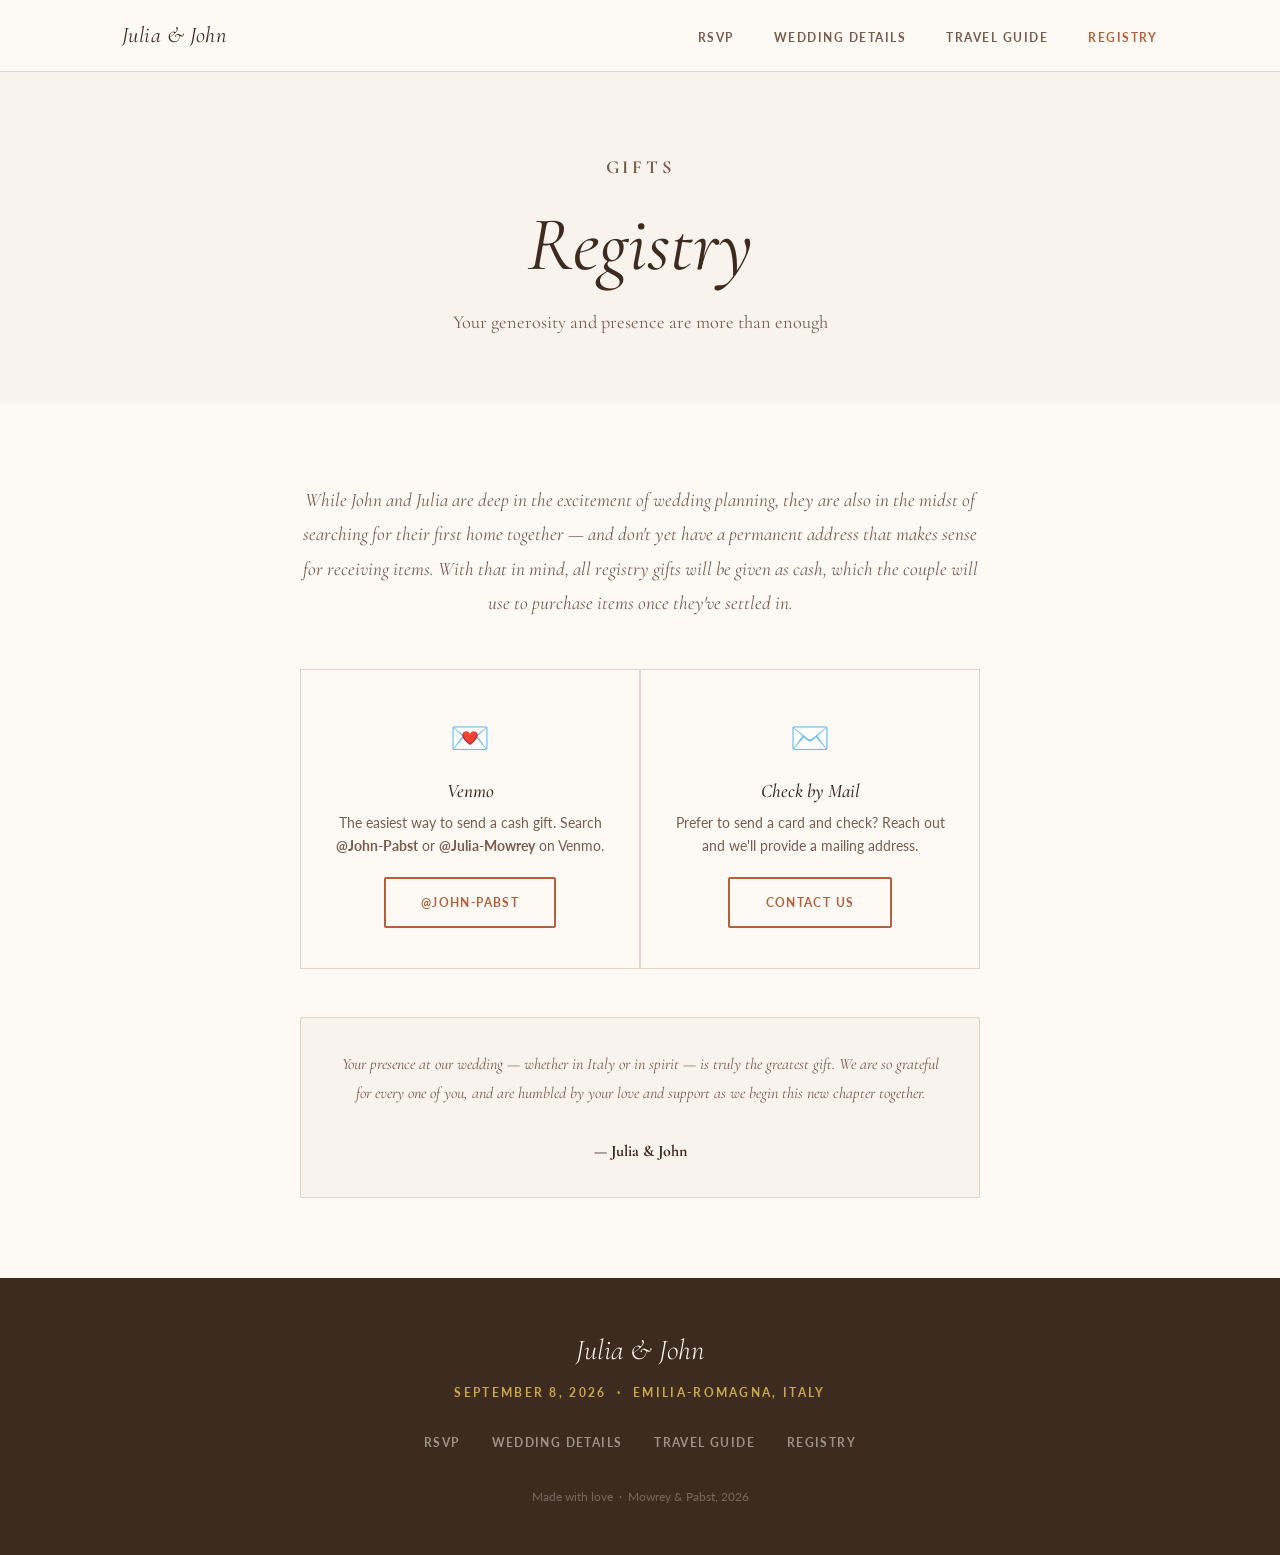
==== registry.html @ d2382edb "Initial site" ====
<!DOCTYPE html>
<html lang="en">
<head>
  <meta charset="UTF-8" />
  <meta name="viewport" content="width=device-width, initial-scale=1.0" />
  <title>Registry — Julia & John</title>
  <meta name="description" content="Wedding registry for Julia & John Pabst, September 8, 2026." />
  <link rel="stylesheet" href="css/style.css" />
</head>
<body>

  <!-- Navigation -->
  <nav>
    <div class="nav-inner">
      <a href="index.html" class="nav-logo">Julia & John</a>
      <ul class="nav-links">
        <li><a href="rsvp.html">RSVP</a></li>
        <li><a href="wedding-details.html">Wedding Details</a></li>
        <li><a href="travel-guide.html">Travel Guide</a></li>
        <li><a href="registry.html">Registry</a></li>
      </ul>
      <button class="nav-toggle" aria-label="Toggle menu">
        <span></span><span></span><span></span>
      </button>
    </div>
  </nav>

  <div class="nav-drawer">
    <a href="rsvp.html">RSVP</a>
    <a href="wedding-details.html">Wedding Details</a>
    <a href="travel-guide.html">Travel Guide</a>
    <a href="registry.html">Registry</a>
  </div>

  <div class="page-content">

    <!-- Page Hero -->
    <div class="page-hero">
      <p class="section-label">Gifts</p>
      <h1>Registry</h1>
      <p>Your generosity and presence are more than enough</p>
    </div>

    <!-- Registry Content -->
    <section>
      <div class="container">
        <div class="registry-wrap">

          <p class="registry-message">
            While John and Julia are deep in the excitement of wedding planning, they are also
            in the midst of searching for their first home together — and don't yet have a permanent
            address that makes sense for receiving items. With that in mind, all registry gifts
            will be given as cash, which the couple will use to purchase items once they've settled in.
          </p>

          <div class="registry-options">

            <div class="registry-option">
              <span class="registry-option-icon">💌</span>
              <h4>Venmo</h4>
              <p>The easiest way to send a cash gift. Search <strong>@John-Pabst</strong> or <strong>@Julia-Mowrey</strong> on Venmo.</p>
              <!-- Update with real handles -->
              <a href="#" class="btn btn-outline" style="font-size: 0.72rem;">@John-Pabst</a>
            </div>

            <div class="registry-option">
              <span class="registry-option-icon">✉️</span>
              <h4>Check by Mail</h4>
              <p>Prefer to send a card and check? Reach out and we'll provide a mailing address.</p>
              <a href="mailto:mowreypabstwedding@gmail.com" class="btn btn-outline" style="font-size: 0.72rem;">Contact Us</a>
            </div>

          </div>

          <div class="registry-note">
            Your presence at our wedding — whether in Italy or in spirit — is truly the greatest gift.
            We are so grateful for every one of you, and are humbled by your love and support as we begin
            this new chapter together.
            <br><br>
            <strong style="font-style: normal; color: var(--brown);">— Julia & John</strong>
          </div>

        </div>
      </div>
    </section>

  </div><!-- /.page-content -->

  <!-- Footer -->
  <footer>
    <p class="footer-names">Julia & John</p>
    <p class="footer-date">September 8, 2026 &nbsp;·&nbsp; Emilia-Romagna, Italy</p>
    <ul class="footer-links">
      <li><a href="rsvp.html">RSVP</a></li>
      <li><a href="wedding-details.html">Wedding Details</a></li>
      <li><a href="travel-guide.html">Travel Guide</a></li>
      <li><a href="registry.html">Registry</a></li>
    </ul>
    <p class="footer-copy">Made with love &nbsp;·&nbsp; Mowrey &amp; Pabst, 2026</p>
  </footer>

  <script src="js/main.js"></script>
</body>
</html>
---- css/style.css ----
/* =============================================
   Julia & John — Wedding Site Stylesheet
   ============================================= */

/* --- Google Fonts --- */
@import url('https://fonts.googleapis.com/css2?family=Cormorant+Garamond:ital,wght@0,300;0,400;0,500;0,600;1,300;1,400;1,500&family=Lato:wght@300;400;700&display=swap');

/* --- CSS Variables --- */
:root {
  --cream:      #f8f3ec;
  --ivory:      #fdfaf5;
  --terracotta: #b5603a;
  --terra-light:#d4855f;
  --olive:      #6b7c5c;
  --olive-light:#8a9b75;
  --dusty-rose: #c9a89a;
  --brown:      #3d2b1f;
  --brown-mid:  #6b4c3b;
  --gold:       #c9a84c;
  --text:       #2e1f15;
  --text-light: #7a5c4e;
  --border:     #e2d5c8;

  --font-serif: 'Cormorant Garamond', Georgia, serif;
  --font-sans:  'Lato', sans-serif;

  --max-width: 1100px;
  --nav-height: 72px;
}

/* --- Reset & Base --- */
*, *::before, *::after { box-sizing: border-box; margin: 0; padding: 0; }

html { scroll-behavior: smooth; }

body {
  font-family: var(--font-sans);
  background: var(--ivory);
  color: var(--text);
  font-size: 16px;
  line-height: 1.7;
  -webkit-font-smoothing: antialiased;
}

img { max-width: 100%; display: block; }

a {
  color: var(--terracotta);
  text-decoration: none;
  transition: color 0.2s;
}
a:hover { color: var(--brown); }

/* --- Typography --- */
h1, h2, h3, h4 {
  font-family: var(--font-serif);
  font-weight: 400;
  line-height: 1.2;
  color: var(--brown);
}

h1 { font-size: clamp(2.8rem, 6vw, 5rem); }
h2 { font-size: clamp(2rem, 4vw, 3rem); }
h3 { font-size: clamp(1.4rem, 2.5vw, 2rem); }
h4 { font-size: 1.2rem; font-weight: 500; }

.serif { font-family: var(--font-serif); }
.italic { font-style: italic; }

/* --- Layout --- */
.container {
  max-width: var(--max-width);
  margin: 0 auto;
  padding: 0 2rem;
}

section { padding: 5rem 0; }

/* --- Navigation --- */
nav {
  position: fixed;
  top: 0;
  left: 0;
  right: 0;
  z-index: 100;
  height: var(--nav-height);
  background: rgba(253, 250, 245, 0.96);
  backdrop-filter: blur(8px);
  border-bottom: 1px solid var(--border);
  display: flex;
  align-items: center;
  transition: box-shadow 0.3s;
}

nav.scrolled { box-shadow: 0 2px 20px rgba(61,43,31,0.08); }

.nav-inner {
  max-width: var(--max-width);
  margin: 0 auto;
  padding: 0 2rem;
  width: 100%;
  display: flex;
  align-items: center;
  justify-content: space-between;
}

.nav-logo {
  font-family: var(--font-serif);
  font-size: 1.4rem;
  font-style: italic;
  color: var(--brown);
  letter-spacing: 0.02em;
}
.nav-logo:hover { color: var(--terracotta); }

.nav-links {
  display: flex;
  gap: 2.5rem;
  list-style: none;
}

.nav-links a {
  font-family: var(--font-sans);
  font-size: 0.78rem;
  font-weight: 700;
  letter-spacing: 0.12em;
  text-transform: uppercase;
  color: var(--text-light);
  transition: color 0.2s;
}
.nav-links a:hover,
.nav-links a.active { color: var(--terracotta); }

/* Hamburger */
.nav-toggle {
  display: none;
  flex-direction: column;
  gap: 5px;
  background: none;
  border: none;
  cursor: pointer;
  padding: 4px;
}
.nav-toggle span {
  display: block;
  width: 24px;
  height: 2px;
  background: var(--brown);
  transition: all 0.3s;
}
.nav-toggle.open span:nth-child(1) { transform: translateY(7px) rotate(45deg); }
.nav-toggle.open span:nth-child(2) { opacity: 0; }
.nav-toggle.open span:nth-child(3) { transform: translateY(-7px) rotate(-45deg); }

/* Mobile nav drawer */
.nav-drawer {
  display: none;
  position: fixed;
  top: var(--nav-height);
  left: 0;
  right: 0;
  background: var(--ivory);
  border-bottom: 1px solid var(--border);
  z-index: 99;
  padding: 1.5rem 2rem 2rem;
  flex-direction: column;
  gap: 1.5rem;
}
.nav-drawer.open { display: flex; }
.nav-drawer a {
  font-family: var(--font-sans);
  font-size: 0.85rem;
  font-weight: 700;
  letter-spacing: 0.12em;
  text-transform: uppercase;
  color: var(--text-light);
}
.nav-drawer a:hover { color: var(--terracotta); }

/* Page offset for fixed nav */
.page-content { padding-top: var(--nav-height); }

/* --- Dividers & Ornaments --- */
.ornament {
  text-align: center;
  color: var(--gold);
  font-size: 1.2rem;
  letter-spacing: 0.5em;
  margin: 1rem 0;
}

.divider {
  border: none;
  border-top: 1px solid var(--border);
  margin: 3rem 0;
}

.section-label {
  font-family: var(--font-sans);
  font-size: 0.72rem;
  font-weight: 700;
  letter-spacing: 0.2em;
  text-transform: uppercase;
  color: var(--terracotta);
  margin-bottom: 0.75rem;
}

/* --- Buttons --- */
.btn {
  display: inline-block;
  padding: 0.85rem 2.2rem;
  font-family: var(--font-sans);
  font-size: 0.78rem;
  font-weight: 700;
  letter-spacing: 0.12em;
  text-transform: uppercase;
  border-radius: 2px;
  transition: all 0.25s;
  cursor: pointer;
}

.btn-primary {
  background: var(--terracotta);
  color: var(--ivory);
  border: 2px solid var(--terracotta);
}
.btn-primary:hover {
  background: var(--brown);
  border-color: var(--brown);
  color: var(--ivory);
}

.btn-outline {
  background: transparent;
  color: var(--terracotta);
  border: 2px solid var(--terracotta);
}
.btn-outline:hover {
  background: var(--terracotta);
  color: var(--ivory);
}

/* =============================================
   HOME PAGE
   ============================================= */

/* Hero */
.hero {
  min-height: calc(100vh - var(--nav-height));
  background: var(--cream);
  display: flex;
  flex-direction: column;
  align-items: center;
  justify-content: center;
  text-align: center;
  padding: 4rem 2rem;
  position: relative;
  overflow: hidden;
}

.hero::before {
  content: '';
  position: absolute;
  inset: 0;
  background:
    radial-gradient(ellipse at 20% 80%, rgba(181,96,58,0.07) 0%, transparent 60%),
    radial-gradient(ellipse at 80% 20%, rgba(107,124,92,0.07) 0%, transparent 60%);
  pointer-events: none;
}

.hero-eyebrow {
  font-family: var(--font-sans);
  font-size: 0.75rem;
  font-weight: 700;
  letter-spacing: 0.25em;
  text-transform: uppercase;
  color: var(--terracotta);
  margin-bottom: 1.5rem;
}

.hero h1 {
  font-weight: 300;
  font-style: italic;
  color: var(--brown);
  margin-bottom: 0.5rem;
  line-height: 1.1;
}

.hero-ampersand {
  font-size: clamp(4rem, 10vw, 8rem);
  color: var(--terracotta);
  opacity: 0.25;
  line-height: 0.8;
  display: block;
  margin: 0.25rem 0;
}

.hero-date {
  font-family: var(--font-serif);
  font-size: clamp(1rem, 2vw, 1.3rem);
  color: var(--text-light);
  letter-spacing: 0.08em;
  margin: 1.5rem 0 0.75rem;
}

.hero-location {
  font-family: var(--font-sans);
  font-size: 0.8rem;
  font-weight: 700;
  letter-spacing: 0.18em;
  text-transform: uppercase;
  color: var(--olive);
  margin-bottom: 2.5rem;
}

.hero-quote {
  max-width: 460px;
  margin: 0 auto 3rem;
  font-family: var(--font-serif);
  font-style: italic;
  font-size: 1.1rem;
  color: var(--text-light);
  line-height: 1.6;
  border-top: 1px solid var(--border);
  border-bottom: 1px solid var(--border);
  padding: 1.25rem 0;
}
.hero-quote cite {
  display: block;
  font-style: normal;
  font-size: 0.75rem;
  font-family: var(--font-sans);
  font-weight: 700;
  letter-spacing: 0.12em;
  text-transform: uppercase;
  color: var(--terracotta);
  margin-top: 0.5rem;
}

/* Countdown */
.countdown {
  display: flex;
  gap: 2rem;
  margin-bottom: 3rem;
  flex-wrap: wrap;
  justify-content: center;
}

.countdown-unit {
  text-align: center;
  min-width: 70px;
}

.countdown-number {
  font-family: var(--font-serif);
  font-size: clamp(2.5rem, 5vw, 3.5rem);
  font-weight: 300;
  color: var(--brown);
  line-height: 1;
  display: block;
}

.countdown-label {
  font-family: var(--font-sans);
  font-size: 0.65rem;
  font-weight: 700;
  letter-spacing: 0.18em;
  text-transform: uppercase;
  color: var(--text-light);
  margin-top: 0.3rem;
}

.countdown-sep {
  font-family: var(--font-serif);
  font-size: 2.5rem;
  color: var(--border);
  line-height: 1.2;
  align-self: flex-start;
  padding-top: 0.2rem;
}

/* Quick info cards */
.quick-info {
  background: var(--ivory);
}

.info-grid {
  display: grid;
  grid-template-columns: repeat(auto-fit, minmax(240px, 1fr));
  gap: 2px;
  background: var(--border);
  border: 1px solid var(--border);
}

.info-card {
  background: var(--ivory);
  padding: 2.5rem 2rem;
  text-align: center;
}

.info-card-icon {
  font-size: 1.8rem;
  margin-bottom: 1rem;
  display: block;
}

.info-card h4 {
  font-family: var(--font-sans);
  font-size: 0.72rem;
  font-weight: 700;
  letter-spacing: 0.18em;
  text-transform: uppercase;
  color: var(--terracotta);
  margin-bottom: 0.75rem;
}

.info-card p {
  font-family: var(--font-serif);
  font-size: 1.05rem;
  color: var(--text-light);
  line-height: 1.5;
}

/* =============================================
   WEDDING DETAILS PAGE
   ============================================= */

.page-hero {
  background: var(--cream);
  text-align: center;
  padding: 5rem 2rem 4rem;
}
.page-hero .section-label { margin-bottom: 1rem; }
.page-hero h1 { margin-bottom: 1rem; font-style: italic; }
.page-hero p {
  font-family: var(--font-serif);
  font-size: 1.15rem;
  color: var(--text-light);
  max-width: 500px;
  margin: 0 auto;
}

.details-grid {
  display: grid;
  grid-template-columns: 1fr 1fr;
  gap: 3rem;
  align-items: start;
}

@media (max-width: 700px) {
  .details-grid { grid-template-columns: 1fr; gap: 2rem; }
}

.detail-block { margin-bottom: 2.5rem; }

.detail-block h3 {
  font-style: italic;
  margin-bottom: 0.5rem;
  color: var(--brown);
}

.detail-block .section-label { margin-bottom: 0.4rem; }

.detail-block p,
.detail-block li {
  color: var(--text-light);
  font-size: 1rem;
  line-height: 1.7;
}

.detail-block ul {
  list-style: none;
  padding: 0;
}

.detail-block ul li {
  padding: 0.3rem 0;
  display: flex;
  align-items: baseline;
  gap: 0.6rem;
}
.detail-block ul li::before {
  content: '—';
  color: var(--terracotta);
  flex-shrink: 0;
  font-family: var(--font-serif);
}

/* Venue card */
.venue-card {
  background: var(--cream);
  border: 1px solid var(--border);
  padding: 2rem 2.5rem;
  border-radius: 2px;
  margin-bottom: 2rem;
}
.venue-card .venue-name {
  font-family: var(--font-serif);
  font-size: 1.4rem;
  font-style: italic;
  color: var(--brown);
  margin-bottom: 0.25rem;
}
.venue-card .venue-role {
  font-family: var(--font-sans);
  font-size: 0.7rem;
  font-weight: 700;
  letter-spacing: 0.18em;
  text-transform: uppercase;
  color: var(--terracotta);
  margin-bottom: 0.75rem;
}
.venue-card p { color: var(--text-light); font-size: 0.95rem; }

/* Hotel box */
.hotel-box {
  background: var(--cream);
  border: 1px solid var(--border);
  border-left: 4px solid var(--olive);
  padding: 2rem 2.5rem;
  border-radius: 0 2px 2px 0;
}
.hotel-box h4 {
  font-family: var(--font-serif);
  font-size: 1.3rem;
  font-style: italic;
  margin-bottom: 0.75rem;
}
.hotel-detail {
  display: flex;
  gap: 1rem;
  margin-bottom: 0.4rem;
  font-size: 0.95rem;
}
.hotel-detail-label {
  font-weight: 700;
  color: var(--text);
  min-width: 80px;
  flex-shrink: 0;
}
.hotel-detail-value { color: var(--text-light); }

/* Schedule timeline */
.timeline {
  position: relative;
  padding-left: 2rem;
}
.timeline::before {
  content: '';
  position: absolute;
  left: 0;
  top: 0.5rem;
  bottom: 0.5rem;
  width: 1px;
  background: var(--border);
}
.timeline-item {
  position: relative;
  padding-bottom: 2rem;
}
.timeline-item::before {
  content: '';
  position: absolute;
  left: -2rem;
  top: 0.5rem;
  width: 8px;
  height: 8px;
  border-radius: 50%;
  background: var(--terracotta);
  transform: translateX(-3.5px);
}
.timeline-time {
  font-family: var(--font-sans);
  font-size: 0.72rem;
  font-weight: 700;
  letter-spacing: 0.12em;
  text-transform: uppercase;
  color: var(--terracotta);
  margin-bottom: 0.2rem;
}
.timeline-event {
  font-family: var(--font-serif);
  font-size: 1.1rem;
  color: var(--brown);
  margin-bottom: 0.15rem;
}
.timeline-detail { font-size: 0.9rem; color: var(--text-light); }

/* =============================================
   TRAVEL GUIDE PAGE
   ============================================= */

.travel-intro {
  max-width: 620px;
  margin: 0 auto 4rem;
  text-align: center;
}
.travel-intro p {
  font-family: var(--font-serif);
  font-size: 1.15rem;
  color: var(--text-light);
  font-style: italic;
}

.airport-grid {
  display: grid;
  grid-template-columns: repeat(auto-fit, minmax(200px, 1fr));
  gap: 1.5rem;
  margin-top: 2rem;
}

.airport-card {
  background: var(--cream);
  border: 1px solid var(--border);
  padding: 1.5rem;
  border-radius: 2px;
}
.airport-card h4 {
  font-family: var(--font-serif);
  font-style: italic;
  font-size: 1.1rem;
  color: var(--brown);
  margin-bottom: 0.25rem;
}
.airport-card .airport-code {
  font-family: var(--font-sans);
  font-size: 0.7rem;
  font-weight: 700;
  letter-spacing: 0.18em;
  text-transform: uppercase;
  color: var(--terracotta);
  margin-bottom: 0.6rem;
}
.airport-card p { font-size: 0.9rem; color: var(--text-light); line-height: 1.6; }
.airport-card.best {
  border-color: var(--olive);
  border-left-width: 3px;
}
.airport-card.best .airport-code::after {
  content: ' ★ Recommended';
  color: var(--olive);
}

.food-section { background: var(--cream); }

.food-cols {
  display: grid;
  grid-template-columns: repeat(auto-fit, minmax(220px, 1fr));
  gap: 2rem;
  margin-top: 2rem;
}

.food-col h4 {
  font-family: var(--font-sans);
  font-size: 0.72rem;
  font-weight: 700;
  letter-spacing: 0.18em;
  text-transform: uppercase;
  color: var(--terracotta);
  margin-bottom: 1rem;
  padding-bottom: 0.5rem;
  border-bottom: 1px solid var(--border);
}

.food-col ul {
  list-style: none;
  padding: 0;
}
.food-col li {
  padding: 0.3rem 0;
  font-size: 0.95rem;
  color: var(--text-light);
  display: flex;
  align-items: baseline;
  gap: 0.5rem;
}
.food-col li::before {
  content: '·';
  color: var(--terracotta);
  font-size: 1.2rem;
  line-height: 1;
}
.food-col .note {
  font-size: 0.82rem;
  color: var(--text-light);
  font-style: italic;
  margin-top: 0.75rem;
  padding-top: 0.75rem;
  border-top: 1px solid var(--border);
}

.sights-grid {
  display: grid;
  grid-template-columns: repeat(auto-fit, minmax(200px, 1fr));
  gap: 1.5rem;
  margin-top: 2rem;
}

.sight-card {
  padding: 1.5rem;
  background: var(--cream);
  border: 1px solid var(--border);
  border-radius: 2px;
}
.sight-card h4 {
  font-family: var(--font-serif);
  font-style: italic;
  font-size: 1.05rem;
  color: var(--brown);
  margin-bottom: 0.4rem;
}
.sight-card p { font-size: 0.88rem; color: var(--text-light); line-height: 1.5; }

.day-trips {
  display: flex;
  gap: 1.5rem;
  flex-wrap: wrap;
  margin-top: 1.5rem;
}
.day-trip-tag {
  display: inline-block;
  background: var(--ivory);
  border: 1px solid var(--border);
  padding: 0.5rem 1.2rem;
  font-family: var(--font-serif);
  font-style: italic;
  font-size: 1rem;
  color: var(--brown);
  border-radius: 2px;
}

/* =============================================
   RSVP PAGE
   ============================================= */

.rsvp-wrap {
  max-width: 600px;
  margin: 0 auto;
}

.form-intro {
  font-family: var(--font-serif);
  font-size: 1.1rem;
  color: var(--text-light);
  font-style: italic;
  margin-bottom: 2.5rem;
  text-align: center;
  line-height: 1.7;
}

.form-group {
  margin-bottom: 1.75rem;
}

.form-label {
  display: block;
  font-family: var(--font-sans);
  font-size: 0.72rem;
  font-weight: 700;
  letter-spacing: 0.14em;
  text-transform: uppercase;
  color: var(--text);
  margin-bottom: 0.5rem;
}

.form-hint {
  font-size: 0.82rem;
  color: var(--text-light);
  margin-top: 0.3rem;
}

.form-control {
  width: 100%;
  padding: 0.8rem 1rem;
  border: 1px solid var(--border);
  background: var(--ivory);
  color: var(--text);
  font-family: var(--font-sans);
  font-size: 0.95rem;
  border-radius: 2px;
  transition: border-color 0.2s, box-shadow 0.2s;
  appearance: none;
}
.form-control:focus {
  outline: none;
  border-color: var(--terracotta);
  box-shadow: 0 0 0 3px rgba(181,96,58,0.1);
}

textarea.form-control {
  resize: vertical;
  min-height: 100px;
}

.radio-group, .checkbox-group {
  display: flex;
  flex-direction: column;
  gap: 0.75rem;
  margin-top: 0.5rem;
}

.radio-option, .checkbox-option {
  display: flex;
  align-items: center;
  gap: 0.75rem;
  cursor: pointer;
}

.radio-option input, .checkbox-option input {
  width: 18px;
  height: 18px;
  accent-color: var(--terracotta);
  cursor: pointer;
  flex-shrink: 0;
}

.radio-option span, .checkbox-option span {
  font-size: 0.95rem;
  color: var(--text);
}

.form-submit {
  text-align: center;
  margin-top: 2.5rem;
}

.form-note {
  font-size: 0.82rem;
  color: var(--text-light);
  margin-top: 1rem;
  text-align: center;
}

.rsvp-deadline {
  background: var(--cream);
  border: 1px solid var(--border);
  border-left: 4px solid var(--terracotta);
  padding: 1.25rem 1.75rem;
  margin-bottom: 2.5rem;
  border-radius: 0 2px 2px 0;
}
.rsvp-deadline p {
  font-family: var(--font-serif);
  font-size: 1rem;
  color: var(--text-light);
}
.rsvp-deadline strong { color: var(--text); }

/* =============================================
   REGISTRY PAGE
   ============================================= */

.registry-wrap {
  max-width: 680px;
  margin: 0 auto;
  text-align: center;
}

.registry-message {
  font-family: var(--font-serif);
  font-size: 1.2rem;
  color: var(--text-light);
  font-style: italic;
  line-height: 1.8;
  margin-bottom: 3rem;
}

.registry-options {
  display: grid;
  grid-template-columns: repeat(auto-fit, minmax(200px, 1fr));
  gap: 2px;
  background: var(--border);
  border: 1px solid var(--border);
  margin-bottom: 3rem;
}

.registry-option {
  background: var(--ivory);
  padding: 2.5rem 2rem;
  text-align: center;
}

.registry-option-icon {
  font-size: 2rem;
  margin-bottom: 1rem;
  display: block;
}

.registry-option h4 {
  font-family: var(--font-serif);
  font-size: 1.2rem;
  font-style: italic;
  color: var(--brown);
  margin-bottom: 0.5rem;
}

.registry-option p {
  font-size: 0.9rem;
  color: var(--text-light);
  line-height: 1.6;
  margin-bottom: 1.25rem;
}

.registry-note {
  background: var(--cream);
  border: 1px solid var(--border);
  padding: 2rem 2.5rem;
  border-radius: 2px;
  font-family: var(--font-serif);
  font-size: 1rem;
  color: var(--text-light);
  font-style: italic;
  line-height: 1.8;
}

/* =============================================
   FOOTER
   ============================================= */

footer {
  background: var(--brown);
  color: rgba(253,250,245,0.7);
  text-align: center;
  padding: 3rem 2rem;
}

.footer-names {
  font-family: var(--font-serif);
  font-size: 1.8rem;
  font-style: italic;
  font-weight: 300;
  color: var(--ivory);
  margin-bottom: 0.5rem;
}

.footer-date {
  font-family: var(--font-sans);
  font-size: 0.72rem;
  font-weight: 700;
  letter-spacing: 0.2em;
  text-transform: uppercase;
  color: var(--gold);
  margin-bottom: 1.5rem;
}

.footer-links {
  display: flex;
  justify-content: center;
  gap: 2rem;
  list-style: none;
  margin-bottom: 2rem;
  flex-wrap: wrap;
}

.footer-links a {
  font-size: 0.72rem;
  font-weight: 700;
  letter-spacing: 0.12em;
  text-transform: uppercase;
  color: rgba(253,250,245,0.5);
  transition: color 0.2s;
}
.footer-links a:hover { color: var(--ivory); }

.footer-copy {
  font-size: 0.78rem;
  color: rgba(253,250,245,0.3);
}

/* =============================================
   RESPONSIVE
   ============================================= */

@media (max-width: 768px) {
  .nav-links { display: none; }
  .nav-toggle { display: flex; }

  section { padding: 3.5rem 0; }

  .countdown { gap: 1.25rem; }
  .countdown-sep { display: none; }

  .info-grid { grid-template-columns: 1fr; }
  .registry-options { grid-template-columns: 1fr; }

  .food-cols { grid-template-columns: 1fr; }
  .sights-grid { grid-template-columns: 1fr 1fr; }
}

@media (max-width: 480px) {
  .sights-grid { grid-template-columns: 1fr; }
  .airport-grid { grid-template-columns: 1fr; }
}
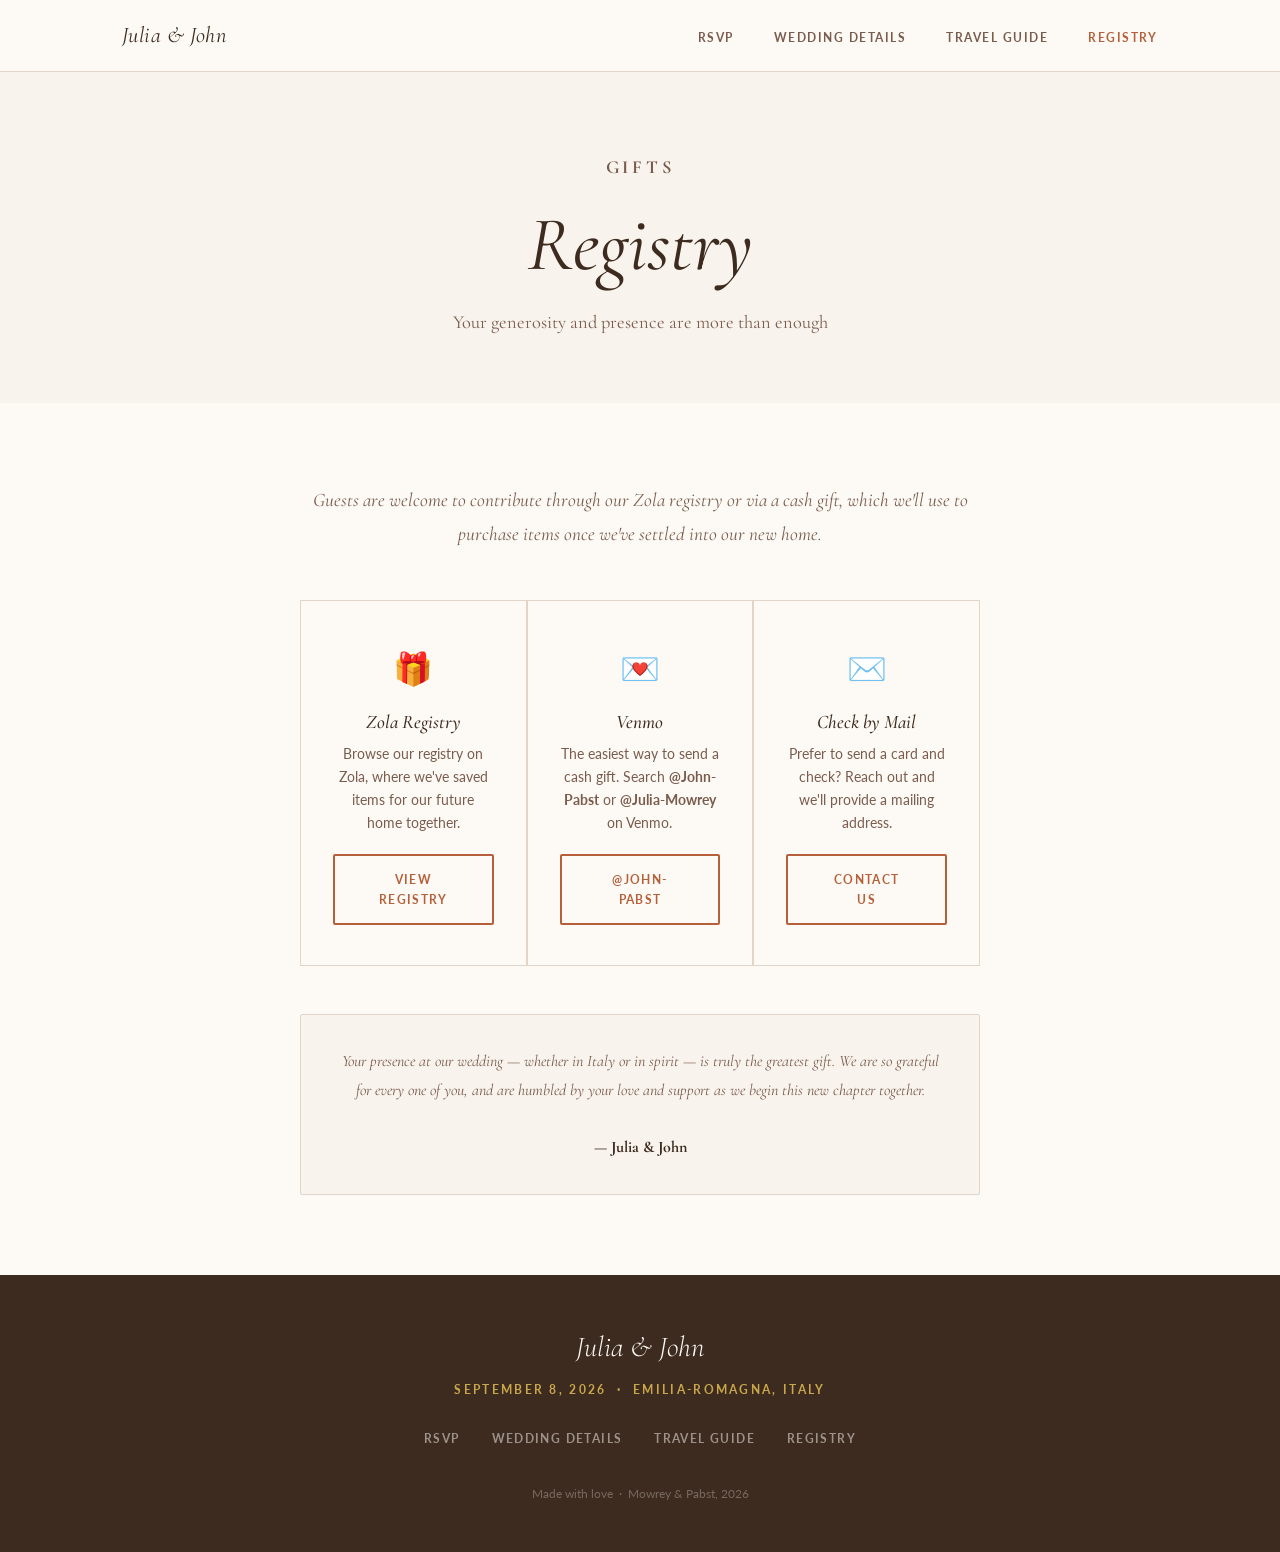
==== commit faf62407: "updated with zola website" ====
--- a/registry.html
+++ b/registry.html
@@ -47,27 +47,55 @@
         <div class="registry-wrap">
 
           <p class="registry-message">
-            While John and Julia are deep in the excitement of wedding planning, they are also
-            in the midst of searching for their first home together — and don't yet have a permanent
-            address that makes sense for receiving items. With that in mind, all registry gifts
-            will be given as cash, which the couple will use to purchase items once they've settled in.
+            Guests are welcome to contribute through our Zola registry or
+            via a cash gift, which we'll use to purchase items once we've settled into our new home.
           </p>
 
           <div class="registry-options">
 
             <div class="registry-option">
+              <span class="registry-option-icon">🎁</span>
+              <h4>Zola Registry</h4>
+              <p>
+                Browse our registry on Zola, where we've saved items for our future home together.
+              </p>
+              <a
+                href="https://www.zola.com/registry/juliaandjohnjune26"
+                target="_blank"
+                rel="noopener"
+                class="btn btn-outline"
+                style="font-size: 0.72rem;"
+              >
+                View Registry
+              </a>
+            </div>
+
+            <div class="registry-option">
               <span class="registry-option-icon">💌</span>
               <h4>Venmo</h4>
-              <p>The easiest way to send a cash gift. Search <strong>@John-Pabst</strong> or <strong>@Julia-Mowrey</strong> on Venmo.</p>
-              <!-- Update with real handles -->
-              <a href="#" class="btn btn-outline" style="font-size: 0.72rem;">@John-Pabst</a>
+              <p>
+                The easiest way to send a cash gift. Search
+                <strong>@John-Pabst</strong> or
+                <strong>@Julia-Mowrey</strong> on Venmo.
+              </p>
+              <a href="#" class="btn btn-outline" style="font-size: 0.72rem;">
+                @John-Pabst
+              </a>
             </div>
 
             <div class="registry-option">
               <span class="registry-option-icon">✉️</span>
               <h4>Check by Mail</h4>
-              <p>Prefer to send a card and check? Reach out and we'll provide a mailing address.</p>
-              <a href="mailto:mowreypabstwedding@gmail.com" class="btn btn-outline" style="font-size: 0.72rem;">Contact Us</a>
+              <p>
+                Prefer to send a card and check? Reach out and we'll provide a mailing address.
+              </p>
+              <a
+                href="mailto:pabstmatrimonioteam@gmail.com"
+                class="btn btn-outline"
+                style="font-size: 0.72rem;"
+              >
+                Contact Us
+              </a>
             </div>
 
           </div>
--- a/css/style.css
+++ b/css/style.css
@@ -286,13 +286,9 @@
   line-height: 1.1;
 }
 
-.hero-ampersand {
-  font-size: clamp(4rem, 10vw, 8rem);
-  color: var(--terracotta);
-  opacity: 0.25;
-  line-height: 0.8;
-  display: block;
-  margin: 0.25rem 0;
+.hero-amp {
+  color: var(--terracotta);
+  font-style: normal;
 }
 
 .hero-date {
@@ -398,11 +394,6 @@
   text-align: center;
 }
 
-.info-card-icon {
-  font-size: 1.8rem;
-  margin-bottom: 1rem;
-  display: block;
-}
 
 .info-card h4 {
   font-family: var(--font-sans);
